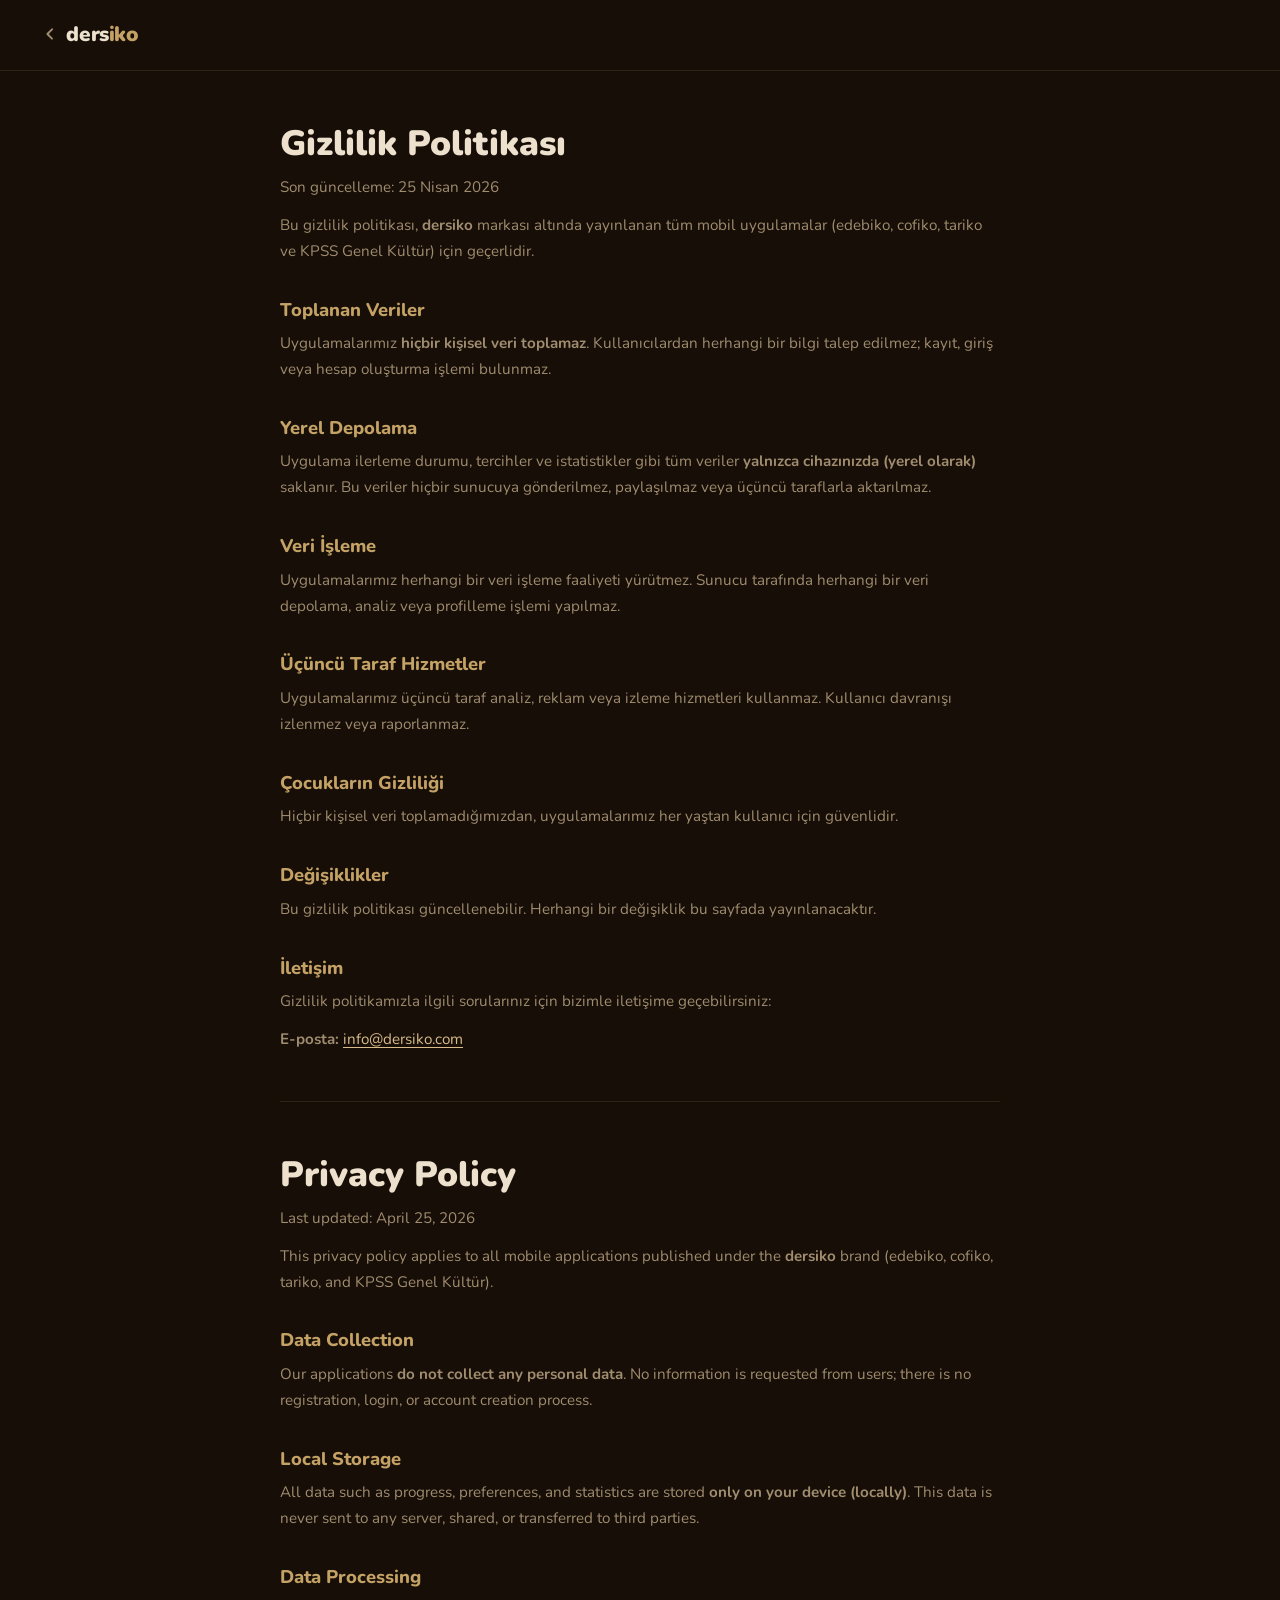
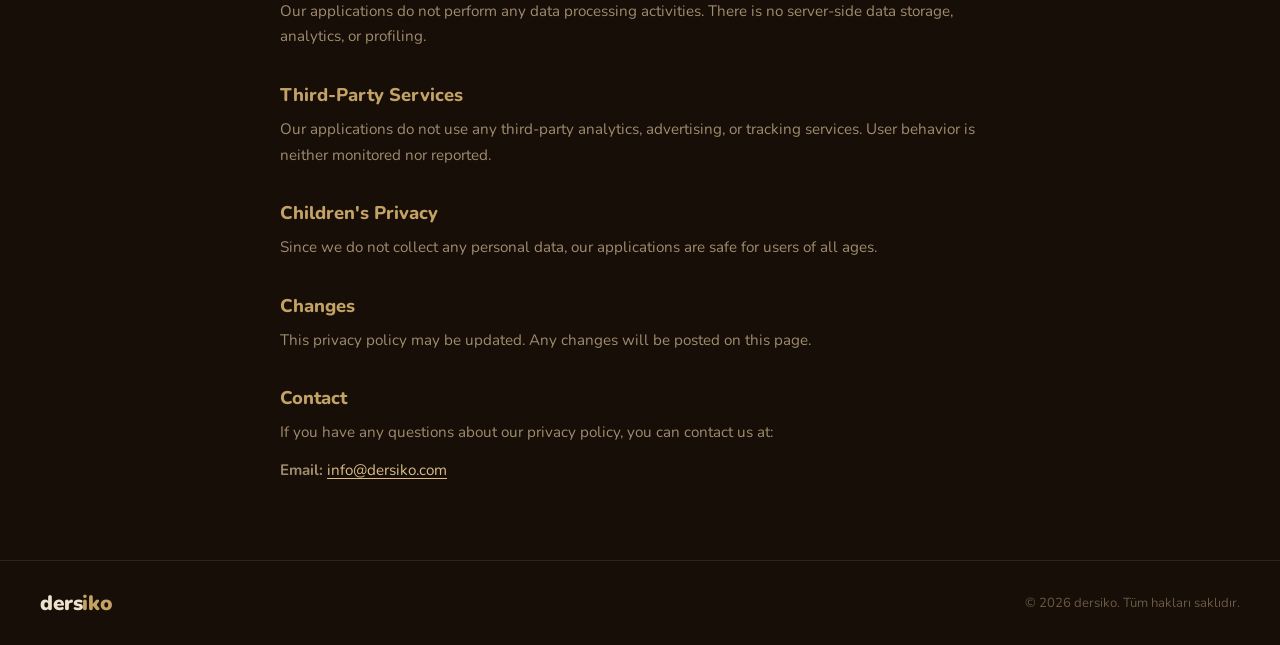
==== privacy.html @ 7c9e2f2f "websitesi update" ====
<!DOCTYPE html>
<html lang="tr">
<head>
  <meta charset="UTF-8" />
  <meta name="viewport" content="width=device-width, initial-scale=1.0" />
  <title>Gizlilik Politikası – dersiko</title>
  <meta name="description" content="dersiko uygulamaları gizlilik politikası. Hiçbir kişisel veri toplanmaz veya işlenmez." />

  <link rel="icon" type="image/png" href="assets/edebiko-icon.png" />

  <link rel="preconnect" href="https://fonts.googleapis.com" />
  <link rel="preconnect" href="https://fonts.gstatic.com" crossorigin />
  <link href="https://fonts.googleapis.com/css2?family=Nunito:wght@400;600;700;800;900&display=swap" rel="stylesheet" />

  <link rel="stylesheet" href="css/style.css" />
</head>
<body>

  <header class="policy-header">
    <div class="container">
      <a href="index.html" class="back-link" aria-label="Ana sayfaya dön">
        <svg width="20" height="20" viewBox="0 0 20 20" fill="currentColor" aria-hidden="true">
          <path d="M12.7 15.3a1 1 0 0 1-1.4 0l-4.6-4.6a1 1 0 0 1 0-1.4l4.6-4.6a1 1 0 1 1 1.4 1.4L8.8 10l3.9 3.9a1 1 0 0 1 0 1.4Z"/>
        </svg>
        <span class="footer-brand">
          <span class="brand-prefix">ders</span><span class="brand-suffix">iko</span>
        </span>
      </a>
    </div>
  </header>

  <main class="container policy-content">
    <h1>Gizlilik Politikası</h1>
    <p class="policy-updated">Son güncelleme: 25 Nisan 2026</p>

    <p>Bu gizlilik politikası, <strong>dersiko</strong> markası altında yayınlanan tüm mobil uygulamalar (edebiko, cofiko, tariko ve KPSS Genel Kültür) için geçerlidir.</p>

    <h2>Toplanan Veriler</h2>
    <p>Uygulamalarımız <strong>hiçbir kişisel veri toplamaz</strong>. Kullanıcılardan herhangi bir bilgi talep edilmez; kayıt, giriş veya hesap oluşturma işlemi bulunmaz.</p>

    <h2>Yerel Depolama</h2>
    <p>Uygulama ilerleme durumu, tercihler ve istatistikler gibi tüm veriler <strong>yalnızca cihazınızda (yerel olarak)</strong> saklanır. Bu veriler hiçbir sunucuya gönderilmez, paylaşılmaz veya üçüncü taraflarla aktarılmaz.</p>

    <h2>Veri İşleme</h2>
    <p>Uygulamalarımız herhangi bir veri işleme faaliyeti yürütmez. Sunucu tarafında herhangi bir veri depolama, analiz veya profilleme işlemi yapılmaz.</p>

    <h2>Üçüncü Taraf Hizmetler</h2>
    <p>Uygulamalarımız üçüncü taraf analiz, reklam veya izleme hizmetleri kullanmaz. Kullanıcı davranışı izlenmez veya raporlanmaz.</p>

    <h2>Çocukların Gizliliği</h2>
    <p>Hiçbir kişisel veri toplamadığımızdan, uygulamalarımız her yaştan kullanıcı için güvenlidir.</p>

    <h2>Değişiklikler</h2>
    <p>Bu gizlilik politikası güncellenebilir. Herhangi bir değişiklik bu sayfada yayınlanacaktır.</p>

    <h2>İletişim</h2>
    <p>Gizlilik politikamızla ilgili sorularınız için bizimle iletişime geçebilirsiniz:</p>
    <p><strong>E-posta:</strong> <a href="mailto:info@dersiko.com">info@dersiko.com</a></p>

    <hr />

    <h1>Privacy Policy</h1>
    <p class="policy-updated">Last updated: April 25, 2026</p>

    <p>This privacy policy applies to all mobile applications published under the <strong>dersiko</strong> brand (edebiko, cofiko, tariko, and KPSS Genel Kültür).</p>

    <h2>Data Collection</h2>
    <p>Our applications <strong>do not collect any personal data</strong>. No information is requested from users; there is no registration, login, or account creation process.</p>

    <h2>Local Storage</h2>
    <p>All data such as progress, preferences, and statistics are stored <strong>only on your device (locally)</strong>. This data is never sent to any server, shared, or transferred to third parties.</p>

    <h2>Data Processing</h2>
    <p>Our applications do not perform any data processing activities. There is no server-side data storage, analytics, or profiling.</p>

    <h2>Third-Party Services</h2>
    <p>Our applications do not use any third-party analytics, advertising, or tracking services. User behavior is neither monitored nor reported.</p>

    <h2>Children's Privacy</h2>
    <p>Since we do not collect any personal data, our applications are safe for users of all ages.</p>

    <h2>Changes</h2>
    <p>This privacy policy may be updated. Any changes will be posted on this page.</p>

    <h2>Contact</h2>
    <p>If you have any questions about our privacy policy, you can contact us at:</p>
    <p><strong>Email:</strong> <a href="mailto:info@dersiko.com">info@dersiko.com</a></p>
  </main>

  <footer class="site-footer">
    <div class="container footer-inner">
      <span class="footer-brand">
        <span class="brand-prefix">ders</span><span class="brand-suffix">iko</span>
      </span>
      <span class="footer-copy">&copy; 2026 dersiko. Tüm hakları saklıdır.</span>
    </div>
  </footer>

</body>
</html>
---- css/style.css ----
/* ── Reset & Base ───────────────────────────────────────────── */
*, *::before, *::after {
  box-sizing: border-box;
  margin: 0;
  padding: 0;
}

:root {
  /* Brand palette */
  --bg:            #160E07;
  --bg-surface:    #1E140A;
  --bg-card:       #251A0E;
  --bg-card-hover: #2D2010;
  --border:        rgba(196, 162, 101, 0.15);
  --border-hover:  rgba(196, 162, 101, 0.35);

  --gold:          #C4A265;
  --gold-light:    #D9BC8A;
  --gold-dark:     #8A6D3F;
  --text-primary:  #EDE0CC;
  --text-secondary:#A08C6E;
  --text-muted:    #6B5A42;

  /* Spacing */
  --radius-card:   20px;
  --radius-badge:  10px;
  --container:     1200px;

  /* Typography */
  font-family: 'Nunito', system-ui, sans-serif;
}

html {
  scroll-behavior: smooth;
}

body {
  background-color: var(--bg);
  color: var(--text-primary);
  min-height: 100vh;
  -webkit-font-smoothing: antialiased;
}

/* ── Layout Helpers ─────────────────────────────────────────── */
.container {
  width: min(var(--container), 100% - 2rem);
  margin-inline: auto;
}

/* ── HERO ───────────────────────────────────────────────────── */
.hero {
  position: relative;
  overflow: hidden;
  padding: 5rem 1rem 4rem;
  text-align: center;
  background: radial-gradient(ellipse 80% 60% at 50% 0%, rgba(196,162,101,0.12) 0%, transparent 70%);
}

.hero-bg-feather {
  position: absolute;
  inset: 0;
  display: flex;
  align-items: center;
  justify-content: center;
  pointer-events: none;
  z-index: 0;
}

.hero-bg-feather img {
  width: min(520px, 90vw);
  opacity: 0.06;
  filter: blur(2px);
  user-select: none;
  transform: rotate(-10deg);
}

.hero-inner {
  position: relative;
  z-index: 1;
}

.brand {
  font-size: clamp(3.5rem, 12vw, 7rem);
  font-weight: 900;
  letter-spacing: -0.03em;
  line-height: 1;
  margin-bottom: 1.25rem;
}

.brand-prefix {
  color: var(--text-primary);
}

.brand-suffix {
  color: var(--gold);
}

.hero-tagline {
  font-size: clamp(1rem, 3vw, 1.3rem);
  font-weight: 700;
  color: var(--gold);
  letter-spacing: 0.08em;
  text-transform: uppercase;
  margin-bottom: 0.75rem;
}

.hero-sub {
  font-size: clamp(0.95rem, 2.5vw, 1.1rem);
  color: var(--text-secondary);
  max-width: 500px;
  margin-inline: auto;
}

/* ── APPS SECTION ───────────────────────────────────────────── */
.apps-section {
  padding: 3.5rem 0 5rem;
}

.section-title {
  font-size: clamp(1.1rem, 3vw, 1.4rem);
  font-weight: 800;
  color: var(--text-secondary);
  text-transform: uppercase;
  letter-spacing: 0.1em;
  margin-bottom: 2rem;
  text-align: center;
}

/* Grid: 1 → 2 → 4 columns */
.apps-grid {
  display: grid;
  gap: 1.5rem;
  grid-template-columns: 1fr;
}

@media (min-width: 640px) {
  .apps-grid {
    grid-template-columns: repeat(2, 1fr);
  }
}

@media (min-width: 1024px) {
  .apps-grid {
    grid-template-columns: repeat(4, 1fr);
  }
}

/* ── APP CARD BASE ──────────────────────────────────────────── */
.app-card {
  position: relative;
  background: var(--bg-card);
  border: 1px solid var(--border);
  border-radius: var(--radius-card);
  padding: 1.75rem 1.5rem 1.5rem;
  display: flex;
  flex-direction: column;
  gap: 1rem;
  transition: border-color 0.2s, transform 0.2s, box-shadow 0.2s;
  overflow: hidden;
}

/* ── LIVE CARD ──────────────────────────────────────────────── */
.app-card--live {
  border-color: rgba(196, 162, 101, 0.3);
  box-shadow: 0 0 0 1px rgba(196,162,101,0.08), 0 8px 32px rgba(0,0,0,0.4);
}

.app-card--live:hover {
  border-color: var(--border-hover);
  transform: translateY(-3px);
  box-shadow: 0 0 0 1px rgba(196,162,101,0.18), 0 16px 40px rgba(0,0,0,0.5);
}

/* ── COMING SOON CARD ───────────────────────────────────────── */
.app-card--soon {
  cursor: default;
}

.card-content-blur {
  display: flex;
  flex-direction: column;
  gap: 1rem;
  filter: blur(2px) grayscale(0.5);
  opacity: 0.55;
  pointer-events: none;
  user-select: none;
}

/* "Çok Yakında" pill */
.coming-soon-badge {
  position: absolute;
  top: 1rem;
  right: 1rem;
  z-index: 10;
  background: rgba(196, 162, 101, 0.15);
  border: 1px solid rgba(196, 162, 101, 0.4);
  color: var(--gold-light);
  font-size: 0.72rem;
  font-weight: 800;
  letter-spacing: 0.07em;
  text-transform: uppercase;
  padding: 0.3rem 0.7rem;
  border-radius: 999px;
  backdrop-filter: blur(6px);
  -webkit-backdrop-filter: blur(6px);
}

/* ── CARD ICON ──────────────────────────────────────────────── */
.card-icon-wrap {
  width: 80px;
  height: 80px;
  border-radius: 18px;
  overflow: hidden;
  flex-shrink: 0;
}

.card-icon {
  width: 100%;
  height: 100%;
  object-fit: cover;
  display: block;
}

/* CSS-only placeholder icon for coming-soon apps */
.card-icon-wrap--placeholder {
  background: color-mix(in srgb, var(--accent) 20%, transparent);
  border: 1px solid color-mix(in srgb, var(--accent) 40%, transparent);
  display: flex;
  align-items: center;
  justify-content: center;
}

.card-icon-initial {
  font-size: 2rem;
  font-weight: 900;
  color: var(--accent);
  line-height: 1;
}

/* ── CARD BODY ──────────────────────────────────────────────── */
.card-body {
  display: flex;
  flex-direction: column;
  gap: 0.4rem;
  flex: 1;
}

.card-name {
  font-size: 1.3rem;
  font-weight: 800;
  color: var(--text-primary);
  letter-spacing: -0.01em;
}

.card-subject {
  font-size: 0.8rem;
  font-weight: 700;
  color: var(--gold);
  text-transform: uppercase;
  letter-spacing: 0.08em;
}

.card-desc {
  font-size: 0.88rem;
  color: var(--text-secondary);
  line-height: 1.55;
  margin-top: 0.2rem;
  flex: 1;
}

/* ── STORE BADGES ───────────────────────────────────────────── */
.store-badges {
  display: flex;
  flex-wrap: wrap;
  gap: 0.6rem;
  margin-top: 0.75rem;
}

.badge {
  display: inline-flex;
  align-items: center;
  gap: 0.5rem;
  padding: 0.5rem 0.85rem;
  border-radius: var(--radius-badge);
  font-family: 'Nunito', sans-serif;
  text-decoration: none;
  transition: background 0.18s, border-color 0.18s, transform 0.15s;
  min-width: 0;
}

.badge-icon {
  width: 18px;
  height: 18px;
  flex-shrink: 0;
}

.badge span {
  display: flex;
  flex-direction: column;
  line-height: 1.1;
}

.badge small {
  font-size: 0.62rem;
  font-weight: 600;
  opacity: 0.8;
}

.badge strong {
  font-size: 0.82rem;
  font-weight: 800;
}

/* Google Play badge */
.badge--play {
  background: rgba(255, 255, 255, 0.06);
  border: 1px solid rgba(255, 255, 255, 0.15);
  color: var(--text-primary);
}

.badge--play:not(.badge--disabled):hover {
  background: rgba(255, 255, 255, 0.1);
  border-color: rgba(255, 255, 255, 0.28);
  transform: translateY(-1px);
}

/* Apple badge */
.badge--apple {
  background: rgba(196, 162, 101, 0.1);
  border: 1px solid rgba(196, 162, 101, 0.25);
  color: var(--gold-light);
}

.badge--apple:not(.badge--disabled):hover {
  background: rgba(196, 162, 101, 0.18);
  border-color: rgba(196, 162, 101, 0.45);
  transform: translateY(-1px);
}

/* Disabled (coming-soon) badges */
.badge--disabled {
  opacity: 0.6;
  pointer-events: none;
}

/* ── FOOTER ─────────────────────────────────────────────────── */
.site-footer {
  border-top: 1px solid var(--border);
  padding: 1.75rem 1rem;
}

.footer-inner {
  display: flex;
  flex-wrap: wrap;
  align-items: center;
  justify-content: space-between;
  gap: 0.75rem;
}

.footer-brand {
  font-size: 1.3rem;
  font-weight: 900;
  letter-spacing: -0.02em;
}

.footer-copy {
  font-size: 0.82rem;
  color: var(--text-muted);
}

/* ── Scrollbar ──────────────────────────────────────────────── */
::-webkit-scrollbar {
  width: 8px;
}
::-webkit-scrollbar-track {
  background: var(--bg);
}
::-webkit-scrollbar-thumb {
  background: var(--gold-dark);
  border-radius: 4px;
}

/* ── Focus visible ──────────────────────────────────────────── */
:focus-visible {
  outline: 2px solid var(--gold);
  outline-offset: 3px;
}

/* ── PRIVACY POLICY PAGE ────────────────────────────────────── */
.policy-header {
  padding: 1.25rem 1rem;
  border-bottom: 1px solid var(--border);
}

.back-link {
  display: inline-flex;
  align-items: center;
  gap: 0.4rem;
  text-decoration: none;
  color: var(--text-secondary);
  transition: color 0.15s;
}

.back-link:hover {
  color: var(--gold-light);
}

.policy-content {
  padding: 3rem 0 4rem;
  max-width: 720px;
}

.policy-content h1 {
  font-size: clamp(1.6rem, 5vw, 2.2rem);
  font-weight: 900;
  color: var(--text-primary);
  margin-bottom: 0.5rem;
}

.policy-updated {
  font-size: 0.85rem;
  color: var(--text-muted);
  margin-bottom: 2rem;
}

.policy-content h2 {
  font-size: 1.15rem;
  font-weight: 800;
  color: var(--gold);
  margin-top: 2rem;
  margin-bottom: 0.6rem;
}

.policy-content p {
  font-size: 0.95rem;
  color: var(--text-secondary);
  line-height: 1.7;
  margin-bottom: 0.75rem;
}

.policy-content a {
  color: var(--gold-light);
  text-decoration: underline;
  text-underline-offset: 3px;
  transition: color 0.15s;
}

.policy-content a:hover {
  color: var(--gold);
}

.policy-content hr {
  border: none;
  border-top: 1px solid var(--border);
  margin: 3rem 0;
}

.footer-links {
  display: flex;
  gap: 1.25rem;
  align-items: center;
}

.footer-link {
  font-size: 0.82rem;
  color: var(--text-muted);
  text-decoration: none;
  transition: color 0.15s;
}

.footer-link:hover {
  color: var(--gold-light);
}
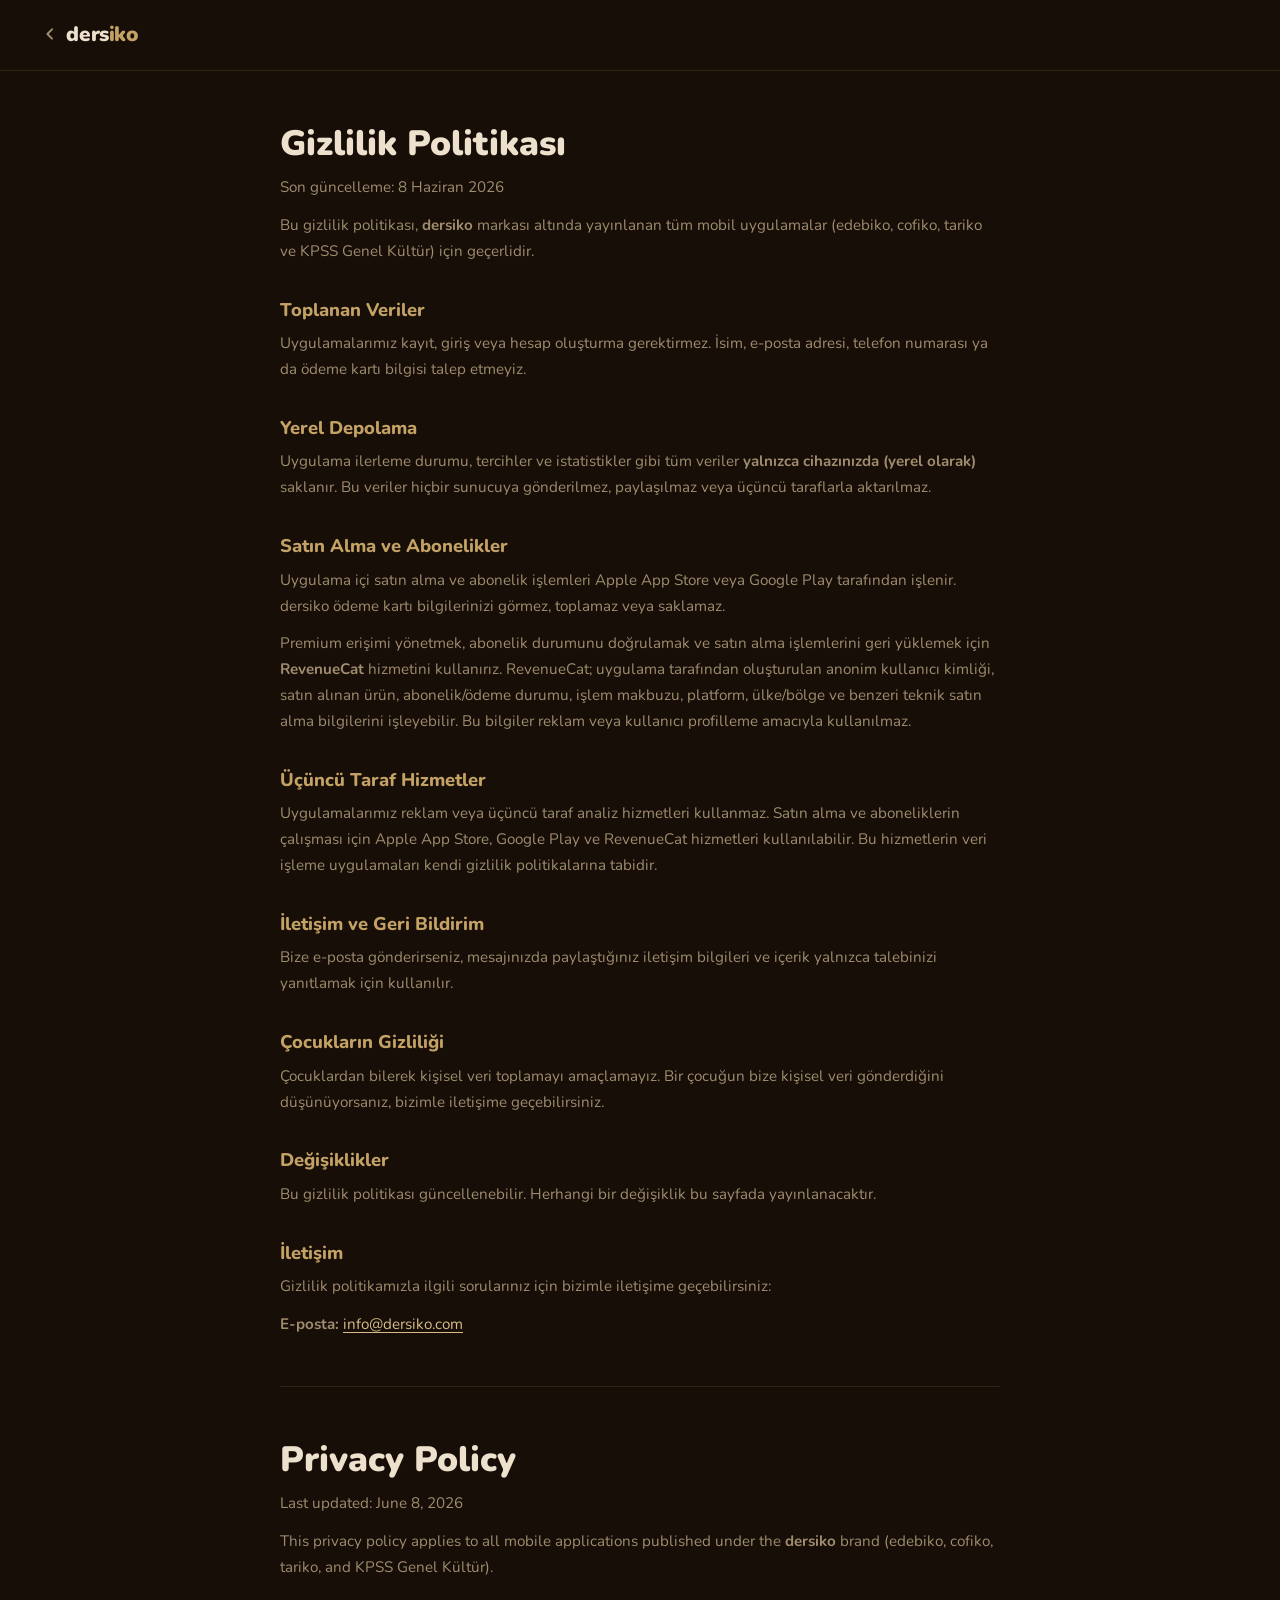
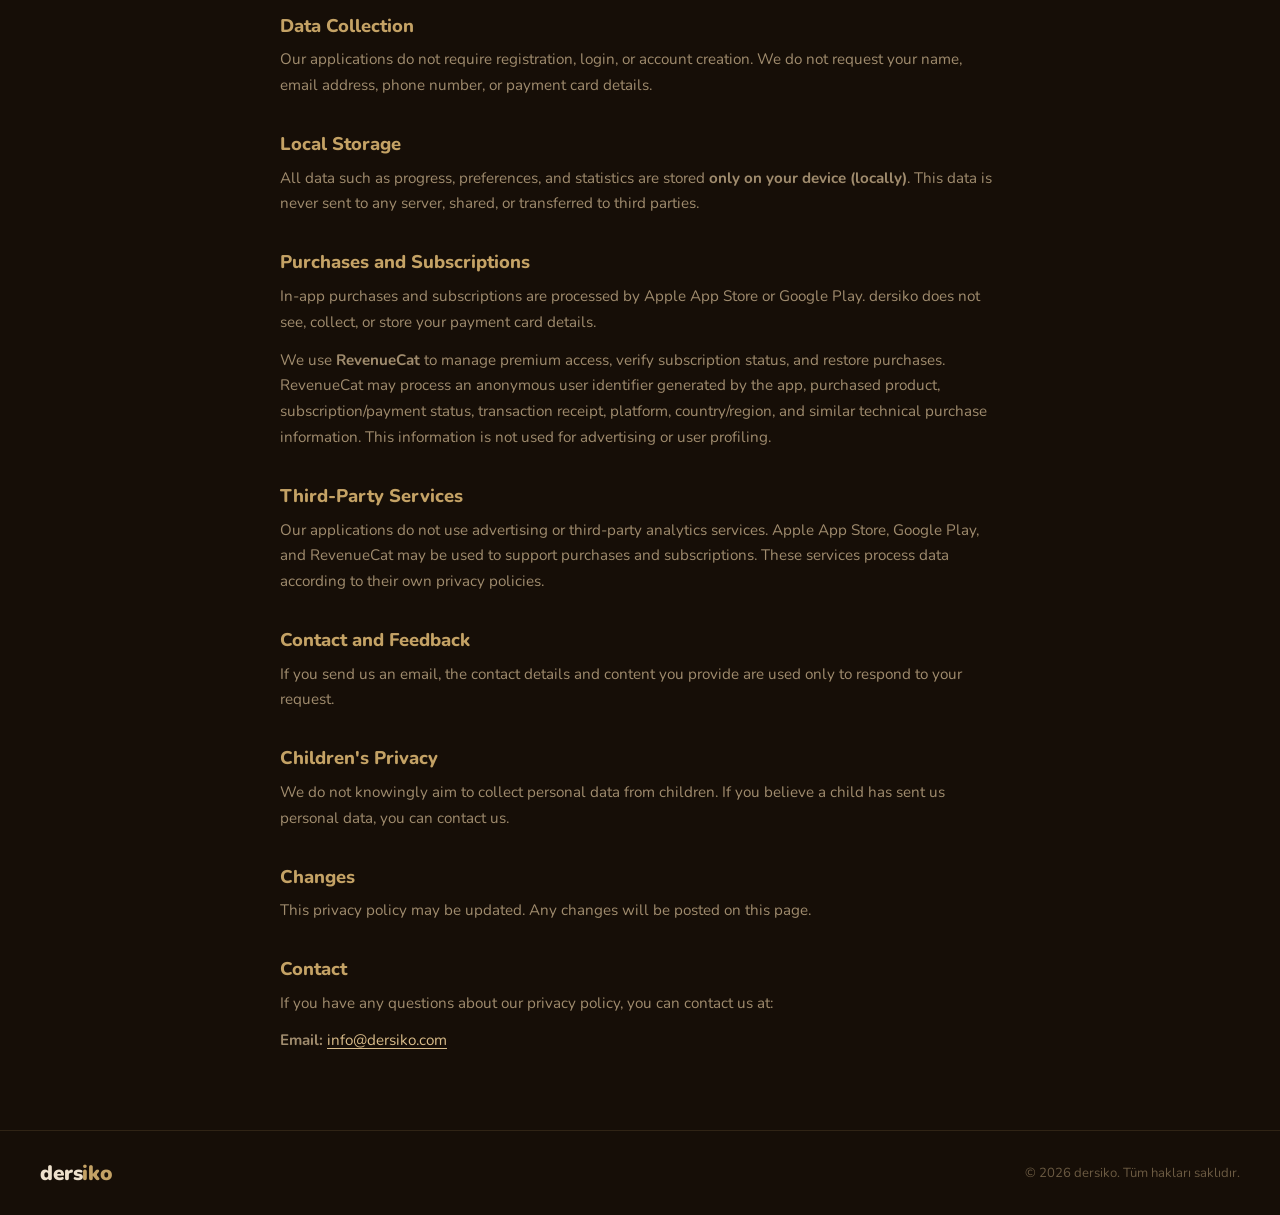
==== commit 715eb4bb: "ödeme" ====
--- a/privacy.html
+++ b/privacy.html
@@ -3,8 +3,8 @@
 <head>
   <meta charset="UTF-8" />
   <meta name="viewport" content="width=device-width, initial-scale=1.0" />
-  <title>Gizlilik Politikası – dersiko</title>
-  <meta name="description" content="dersiko uygulamaları gizlilik politikası. Hiçbir kişisel veri toplanmaz veya işlenmez." />
+  <title>Gizlilik Politikası - dersiko</title>
+  <meta name="description" content="dersiko uygulamaları gizlilik politikası. Uygulama verileri yerel saklanır; abonelik ve satın alma işlemleri mağazalar ve RevenueCat üzerinden yürütülür." />
 
   <link rel="icon" type="image/png" href="assets/edebiko-icon.png" />
 
@@ -31,24 +31,28 @@
 
   <main class="container policy-content">
     <h1>Gizlilik Politikası</h1>
-    <p class="policy-updated">Son güncelleme: 25 Nisan 2026</p>
+    <p class="policy-updated">Son güncelleme: 8 Haziran 2026</p>
 
     <p>Bu gizlilik politikası, <strong>dersiko</strong> markası altında yayınlanan tüm mobil uygulamalar (edebiko, cofiko, tariko ve KPSS Genel Kültür) için geçerlidir.</p>
 
     <h2>Toplanan Veriler</h2>
-    <p>Uygulamalarımız <strong>hiçbir kişisel veri toplamaz</strong>. Kullanıcılardan herhangi bir bilgi talep edilmez; kayıt, giriş veya hesap oluşturma işlemi bulunmaz.</p>
+    <p>Uygulamalarımız kayıt, giriş veya hesap oluşturma gerektirmez. İsim, e-posta adresi, telefon numarası ya da ödeme kartı bilgisi talep etmeyiz.</p>
 
     <h2>Yerel Depolama</h2>
     <p>Uygulama ilerleme durumu, tercihler ve istatistikler gibi tüm veriler <strong>yalnızca cihazınızda (yerel olarak)</strong> saklanır. Bu veriler hiçbir sunucuya gönderilmez, paylaşılmaz veya üçüncü taraflarla aktarılmaz.</p>
 
-    <h2>Veri İşleme</h2>
-    <p>Uygulamalarımız herhangi bir veri işleme faaliyeti yürütmez. Sunucu tarafında herhangi bir veri depolama, analiz veya profilleme işlemi yapılmaz.</p>
+    <h2>Satın Alma ve Abonelikler</h2>
+    <p>Uygulama içi satın alma ve abonelik işlemleri Apple App Store veya Google Play tarafından işlenir. dersiko ödeme kartı bilgilerinizi görmez, toplamaz veya saklamaz.</p>
+    <p>Premium erişimi yönetmek, abonelik durumunu doğrulamak ve satın alma işlemlerini geri yüklemek için <strong>RevenueCat</strong> hizmetini kullanırız. RevenueCat; uygulama tarafından oluşturulan anonim kullanıcı kimliği, satın alınan ürün, abonelik/ödeme durumu, işlem makbuzu, platform, ülke/bölge ve benzeri teknik satın alma bilgilerini işleyebilir. Bu bilgiler reklam veya kullanıcı profilleme amacıyla kullanılmaz.</p>
 
     <h2>Üçüncü Taraf Hizmetler</h2>
-    <p>Uygulamalarımız üçüncü taraf analiz, reklam veya izleme hizmetleri kullanmaz. Kullanıcı davranışı izlenmez veya raporlanmaz.</p>
+    <p>Uygulamalarımız reklam veya üçüncü taraf analiz hizmetleri kullanmaz. Satın alma ve aboneliklerin çalışması için Apple App Store, Google Play ve RevenueCat hizmetleri kullanılabilir. Bu hizmetlerin veri işleme uygulamaları kendi gizlilik politikalarına tabidir.</p>
+
+    <h2>İletişim ve Geri Bildirim</h2>
+    <p>Bize e-posta gönderirseniz, mesajınızda paylaştığınız iletişim bilgileri ve içerik yalnızca talebinizi yanıtlamak için kullanılır.</p>
 
     <h2>Çocukların Gizliliği</h2>
-    <p>Hiçbir kişisel veri toplamadığımızdan, uygulamalarımız her yaştan kullanıcı için güvenlidir.</p>
+    <p>Çocuklardan bilerek kişisel veri toplamayı amaçlamayız. Bir çocuğun bize kişisel veri gönderdiğini düşünüyorsanız, bizimle iletişime geçebilirsiniz.</p>
 
     <h2>Değişiklikler</h2>
     <p>Bu gizlilik politikası güncellenebilir. Herhangi bir değişiklik bu sayfada yayınlanacaktır.</p>
@@ -60,24 +64,28 @@
     <hr />
 
     <h1>Privacy Policy</h1>
-    <p class="policy-updated">Last updated: April 25, 2026</p>
+    <p class="policy-updated">Last updated: June 8, 2026</p>
 
     <p>This privacy policy applies to all mobile applications published under the <strong>dersiko</strong> brand (edebiko, cofiko, tariko, and KPSS Genel Kültür).</p>
 
     <h2>Data Collection</h2>
-    <p>Our applications <strong>do not collect any personal data</strong>. No information is requested from users; there is no registration, login, or account creation process.</p>
+    <p>Our applications do not require registration, login, or account creation. We do not request your name, email address, phone number, or payment card details.</p>
 
     <h2>Local Storage</h2>
     <p>All data such as progress, preferences, and statistics are stored <strong>only on your device (locally)</strong>. This data is never sent to any server, shared, or transferred to third parties.</p>
 
-    <h2>Data Processing</h2>
-    <p>Our applications do not perform any data processing activities. There is no server-side data storage, analytics, or profiling.</p>
+    <h2>Purchases and Subscriptions</h2>
+    <p>In-app purchases and subscriptions are processed by Apple App Store or Google Play. dersiko does not see, collect, or store your payment card details.</p>
+    <p>We use <strong>RevenueCat</strong> to manage premium access, verify subscription status, and restore purchases. RevenueCat may process an anonymous user identifier generated by the app, purchased product, subscription/payment status, transaction receipt, platform, country/region, and similar technical purchase information. This information is not used for advertising or user profiling.</p>
 
     <h2>Third-Party Services</h2>
-    <p>Our applications do not use any third-party analytics, advertising, or tracking services. User behavior is neither monitored nor reported.</p>
+    <p>Our applications do not use advertising or third-party analytics services. Apple App Store, Google Play, and RevenueCat may be used to support purchases and subscriptions. These services process data according to their own privacy policies.</p>
+
+    <h2>Contact and Feedback</h2>
+    <p>If you send us an email, the contact details and content you provide are used only to respond to your request.</p>
 
     <h2>Children's Privacy</h2>
-    <p>Since we do not collect any personal data, our applications are safe for users of all ages.</p>
+    <p>We do not knowingly aim to collect personal data from children. If you believe a child has sent us personal data, you can contact us.</p>
 
     <h2>Changes</h2>
     <p>This privacy policy may be updated. Any changes will be posted on this page.</p>
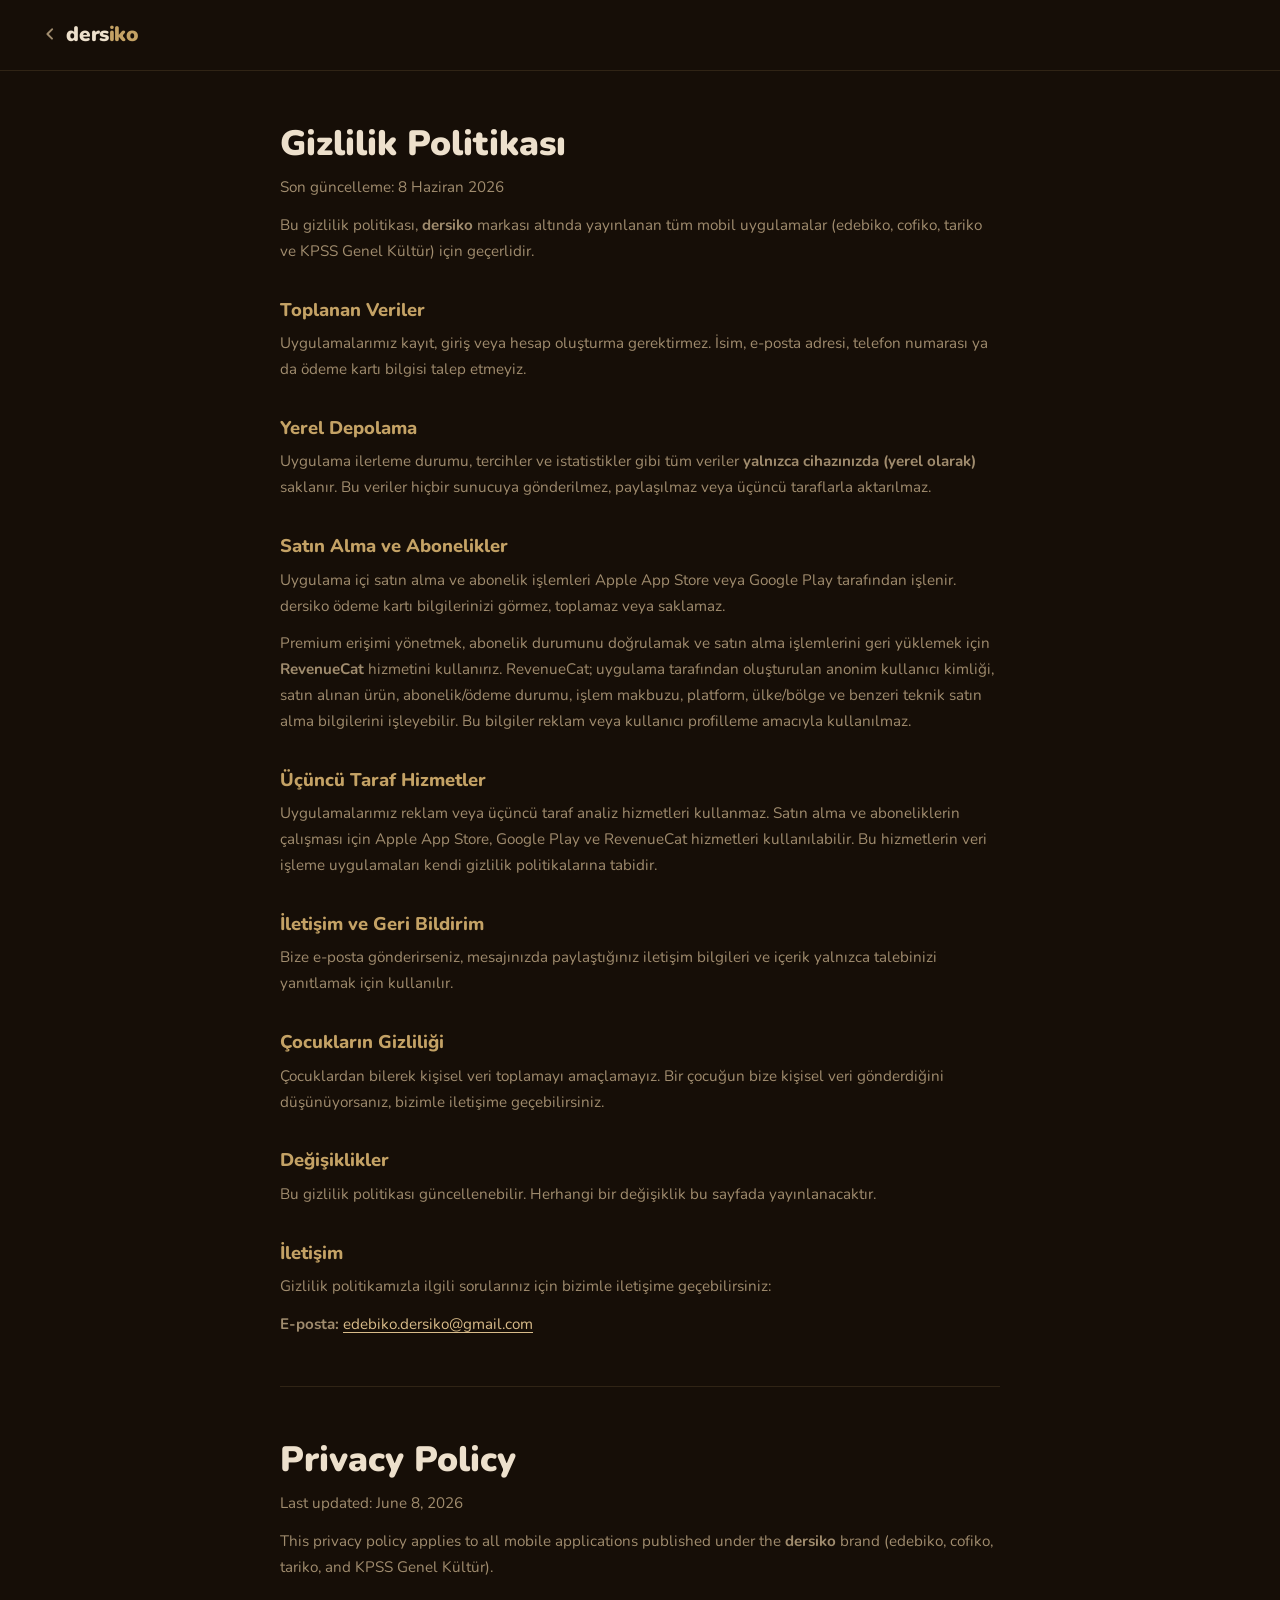
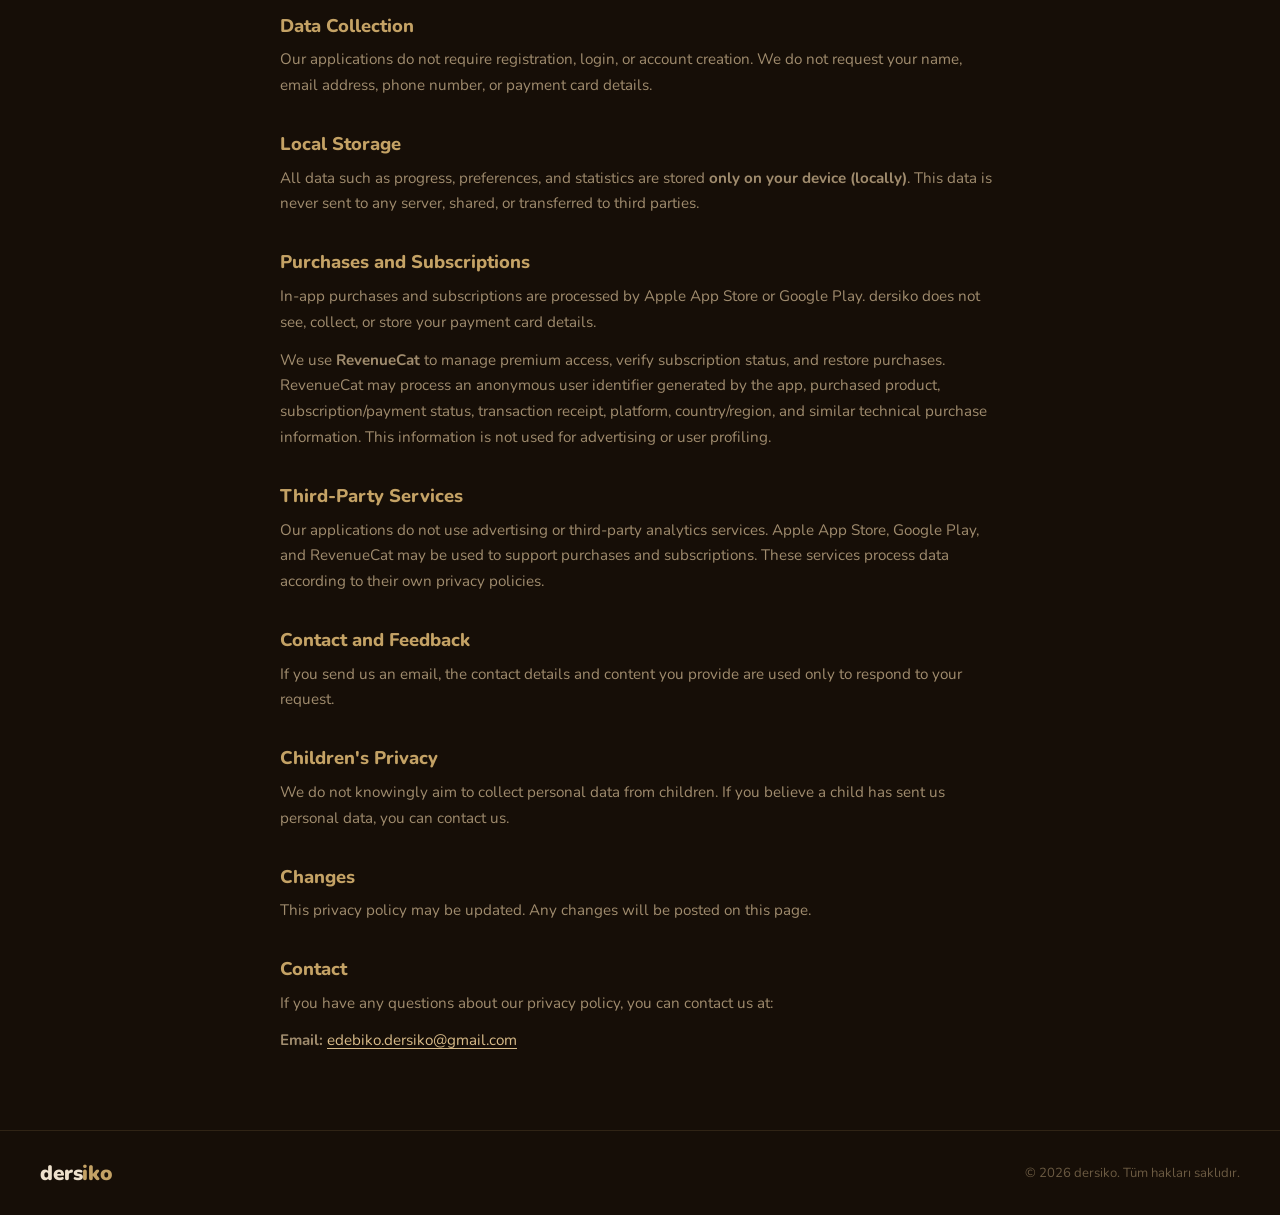
==== commit 754ba4d3: "email güncellemeleri" ====
--- a/privacy.html
+++ b/privacy.html
@@ -59,7 +59,7 @@
 
     <h2>İletişim</h2>
     <p>Gizlilik politikamızla ilgili sorularınız için bizimle iletişime geçebilirsiniz:</p>
-    <p><strong>E-posta:</strong> <a href="mailto:info@dersiko.com">info@dersiko.com</a></p>
+    <p><strong>E-posta:</strong> <a href="mailto:edebiko.dersiko@gmail.com">edebiko.dersiko@gmail.com</a></p>
 
     <hr />
 
@@ -92,7 +92,7 @@
 
     <h2>Contact</h2>
     <p>If you have any questions about our privacy policy, you can contact us at:</p>
-    <p><strong>Email:</strong> <a href="mailto:info@dersiko.com">info@dersiko.com</a></p>
+    <p><strong>Email:</strong> <a href="mailto:edebiko.dersiko@gmail.com">edebiko.dersiko@gmail.com</a></p>
   </main>
 
   <footer class="site-footer">
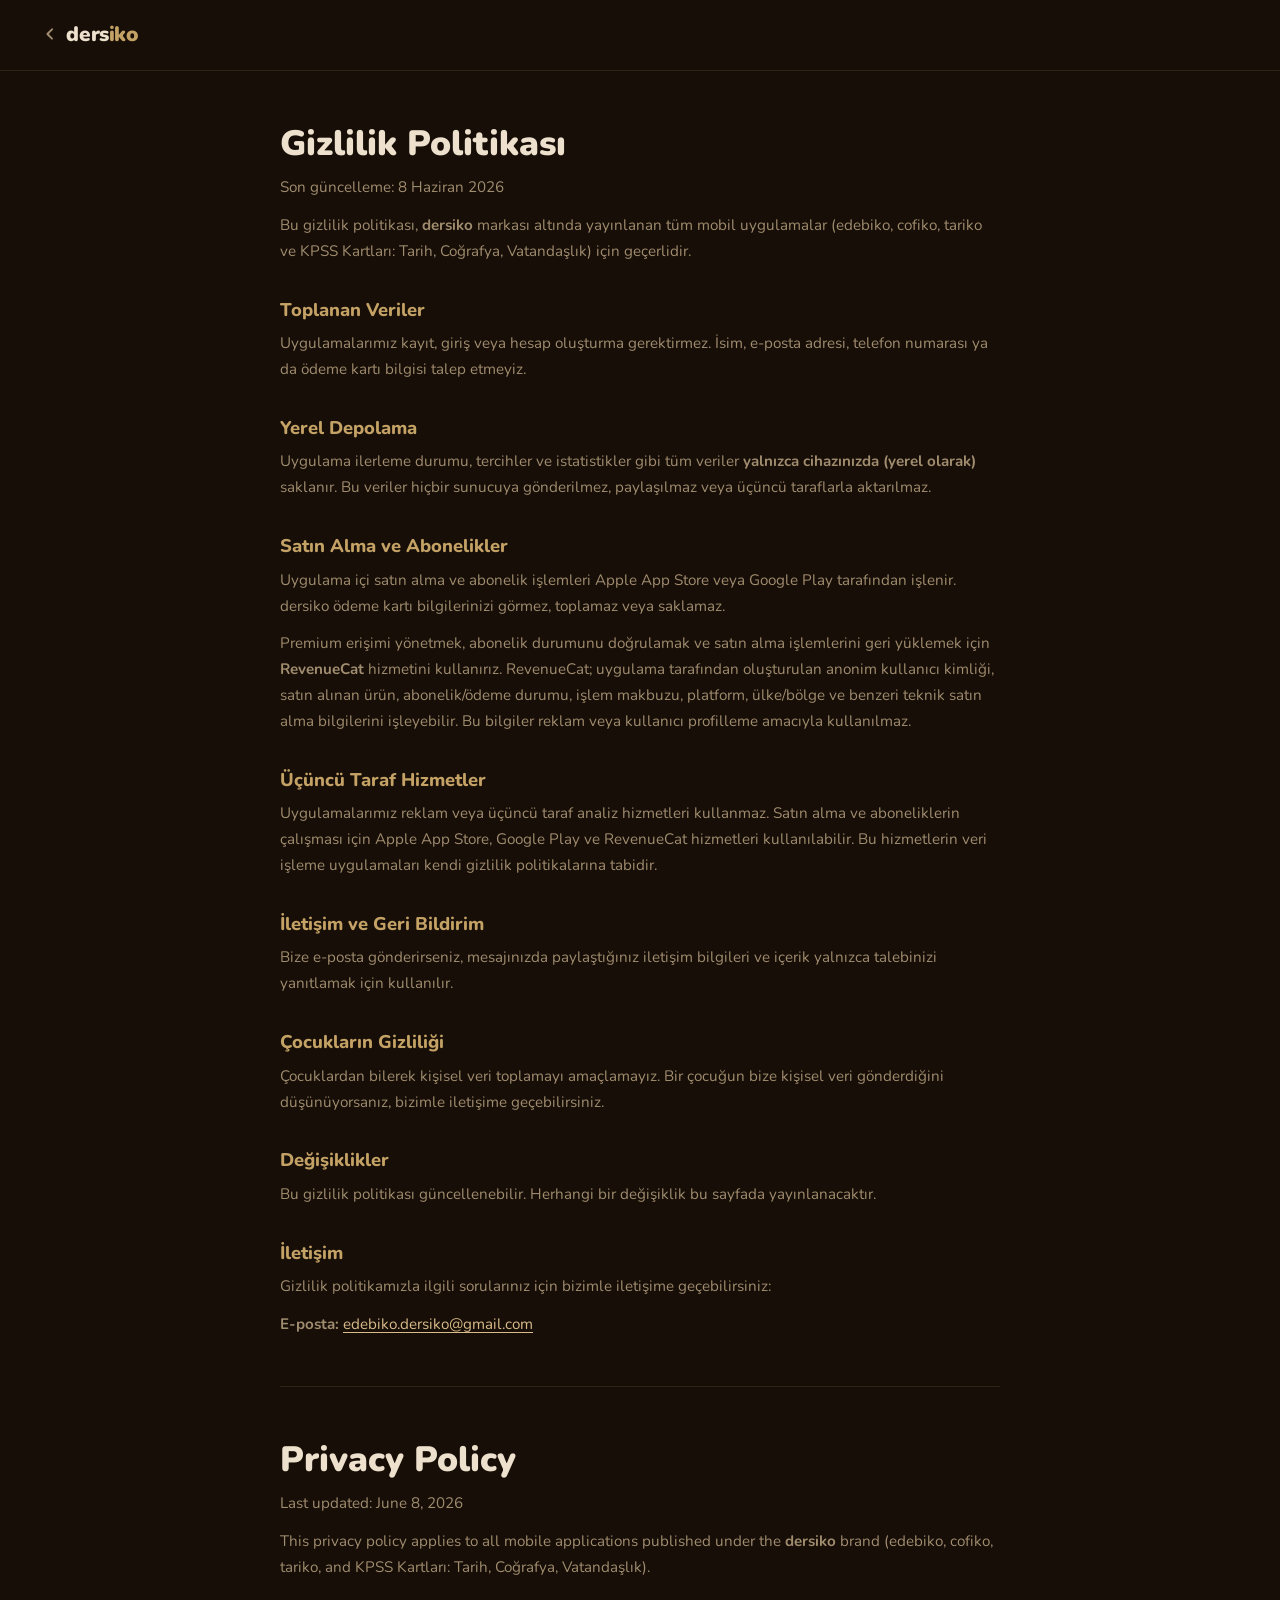
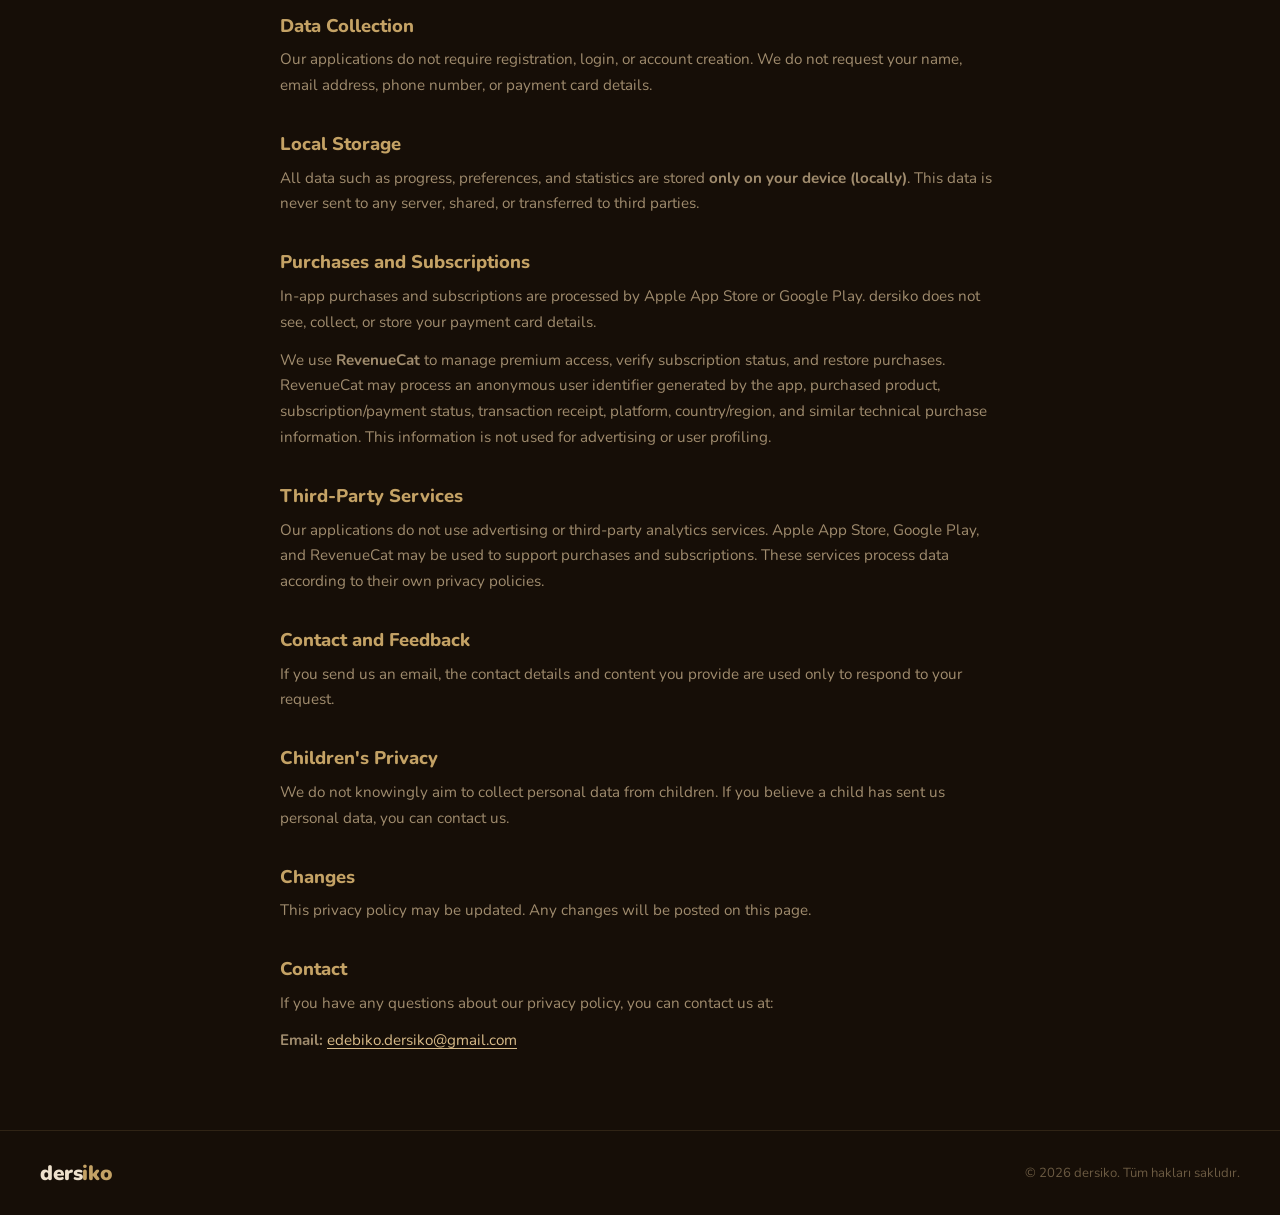
==== commit 811ecdab: "KPSS ios uygulamaları güncellemeleri" ====
--- a/privacy.html
+++ b/privacy.html
@@ -33,7 +33,7 @@
     <h1>Gizlilik Politikası</h1>
     <p class="policy-updated">Son güncelleme: 8 Haziran 2026</p>
 
-    <p>Bu gizlilik politikası, <strong>dersiko</strong> markası altında yayınlanan tüm mobil uygulamalar (edebiko, cofiko, tariko ve KPSS Genel Kültür) için geçerlidir.</p>
+    <p>Bu gizlilik politikası, <strong>dersiko</strong> markası altında yayınlanan tüm mobil uygulamalar (edebiko, cofiko, tariko ve KPSS Kartları: Tarih, Coğrafya, Vatandaşlık) için geçerlidir.</p>
 
     <h2>Toplanan Veriler</h2>
     <p>Uygulamalarımız kayıt, giriş veya hesap oluşturma gerektirmez. İsim, e-posta adresi, telefon numarası ya da ödeme kartı bilgisi talep etmeyiz.</p>
@@ -66,7 +66,7 @@
     <h1>Privacy Policy</h1>
     <p class="policy-updated">Last updated: June 8, 2026</p>
 
-    <p>This privacy policy applies to all mobile applications published under the <strong>dersiko</strong> brand (edebiko, cofiko, tariko, and KPSS Genel Kültür).</p>
+    <p>This privacy policy applies to all mobile applications published under the <strong>dersiko</strong> brand (edebiko, cofiko, tariko, and KPSS Kartları: Tarih, Coğrafya, Vatandaşlık).</p>
 
     <h2>Data Collection</h2>
     <p>Our applications do not require registration, login, or account creation. We do not request your name, email address, phone number, or payment card details.</p>
--- a/css/style.css
+++ b/css/style.css
@@ -116,17 +116,40 @@
   padding: 3.5rem 0 5rem;
 }
 
-.section-title {
-  font-size: clamp(1.1rem, 3vw, 1.4rem);
-  font-weight: 800;
-  color: var(--text-secondary);
+/* ── APP GROUPS (YKS/AYT, KPSS) ─────────────────────────────── */
+.apps-group + .apps-group {
+  margin-top: 4rem;
+}
+
+.group-head {
+  text-align: center;
+  margin-bottom: 2rem;
+}
+
+.group-title {
+  font-size: clamp(1.4rem, 4vw, 1.9rem);
+  font-weight: 900;
+  color: var(--gold);
   text-transform: uppercase;
   letter-spacing: 0.1em;
-  margin-bottom: 2rem;
-  text-align: center;
-}
-
-/* Grid: 1 → 2 → 4 columns */
+}
+
+.group-title::after {
+  content: '';
+  display: block;
+  width: 56px;
+  height: 2px;
+  margin: 0.7rem auto 0;
+  background: linear-gradient(90deg, transparent, var(--gold-dark), transparent);
+}
+
+.group-sub {
+  font-size: 0.88rem;
+  color: var(--text-secondary);
+  margin-top: 0.6rem;
+}
+
+/* Grid: 1 → 2 → 3 columns */
 .apps-grid {
   display: grid;
   gap: 1.5rem;
@@ -141,7 +164,7 @@
 
 @media (min-width: 1024px) {
   .apps-grid {
-    grid-template-columns: repeat(4, 1fr);
+    grid-template-columns: repeat(3, 1fr);
   }
 }
 
@@ -221,22 +244,6 @@
   display: block;
 }
 
-/* CSS-only placeholder icon for coming-soon apps */
-.card-icon-wrap--placeholder {
-  background: color-mix(in srgb, var(--accent) 20%, transparent);
-  border: 1px solid color-mix(in srgb, var(--accent) 40%, transparent);
-  display: flex;
-  align-items: center;
-  justify-content: center;
-}
-
-.card-icon-initial {
-  font-size: 2rem;
-  font-weight: 900;
-  color: var(--accent);
-  line-height: 1;
-}
-
 /* ── CARD BODY ──────────────────────────────────────────────── */
 .card-body {
   display: flex;
@@ -246,10 +253,11 @@
 }
 
 .card-name {
-  font-size: 1.3rem;
+  font-size: 1.2rem;
   font-weight: 800;
   color: var(--text-primary);
   letter-spacing: -0.01em;
+  text-wrap: balance;
 }
 
 .card-subject {
@@ -343,6 +351,13 @@
   pointer-events: none;
 }
 
+/* Pending badge on an otherwise live card (store not published yet) */
+.badge--pending {
+  opacity: 0.45;
+  pointer-events: none;
+  border-style: dashed;
+}
+
 /* ── FOOTER ─────────────────────────────────────────────────── */
 .site-footer {
   border-top: 1px solid var(--border);
